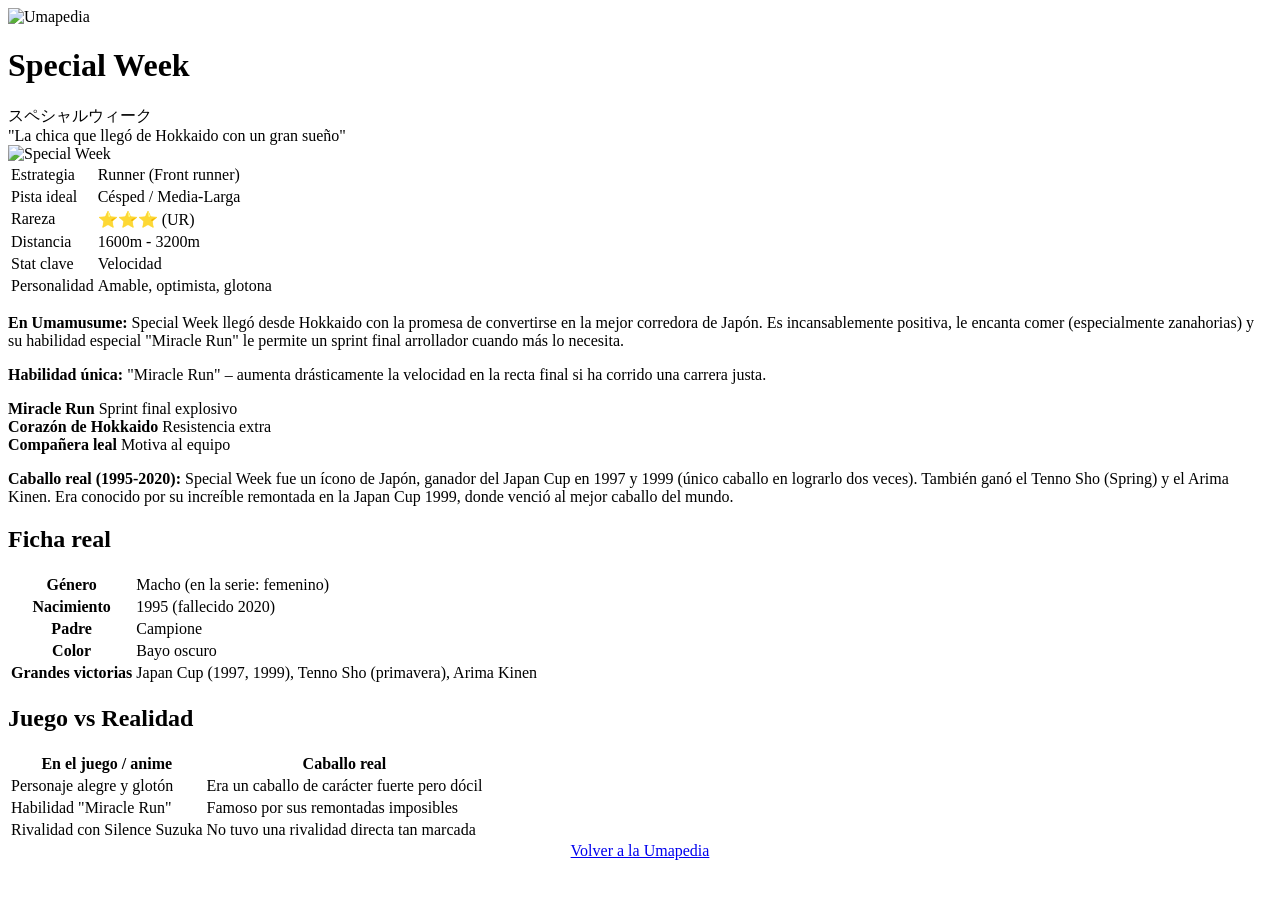
==== html/personajes/ficha_special_week.html @ 713d23c4 "V1.3-Fichas personajes-js(script_buscar)-mas imagenes en recursos/...-errores enlace y muestra de pe" ====
<!DOCTYPE html>
<html lang="es">
<head>
    <meta charset="UTF-8">
    <meta name="viewport" content="width=device-width, initial-scale=1.0">
    <title>Special Week - Umapedia</title>
    <link rel="stylesheet" href="ficha.css">
</head>
<body>

<!-- FONDO FIJO -->
<div class="background-fixed"></div>

<!-- LOGO PERSISTENTE -->
<div class="persistent-logo">
    <img src="logo.png" alt="Umapedia">
</div>

<div class="page-container">
    <div class="character-header">
        <h1>Special Week</h1>
        <div class="japanese-name">スペシャルウィーク</div>
        <div class="slogan">"La chica que llegó de Hokkaido con un gran sueño"</div>
    </div>

    <div class="content-grid">
        <!-- COLUMNA IZQUIERDA -->
        <div class="left-card">
            <img src="special week.png" alt="Special Week">
            <table class="attr-table">
                <tr>
                    <td>Estrategia</td>
                    <td>Runner (Front runner)</td>
                </tr>
                <tr>
                    <td>Pista ideal</td>
                    <td>Césped / Media-Larga</td>
                </tr>
                <tr>
                    <td>Rareza</td>
                    <td>⭐⭐⭐ (UR)</td>
                </tr>
                <tr>
                    <td>Distancia</td>
                    <td>1600m - 3200m</td>
                </tr>
                <tr>
                    <td>Stat clave</td>
                    <td>Velocidad</td>
                </tr>
                <tr>
                    <td>Personalidad</td>
                    <td>Amable, optimista, glotona</td>
                </tr>
            </table>
        </div>

        <!-- COLUMNA DERECHA -->
        <div class="right-content">
            <div class="info-block">
                <p><strong>En Umamusume:</strong> Special Week llegó desde Hokkaido con la promesa de convertirse en la mejor corredora de Japón. Es incansablemente positiva, le encanta comer (especialmente zanahorias) y su habilidad especial "Miracle Run" le permite un sprint final arrollador cuando más lo necesita.</p>
                <p><strong>Habilidad única:</strong> "Miracle Run" – aumenta drásticamente la velocidad en la recta final si ha corrido una carrera justa.</p>
            </div>

            <div class="skills-grid">
                <div class="skill-card">
                    <strong>Miracle Run</strong>
                    <span>Sprint final explosivo</span>
                </div>
                <div class="skill-card">
                    <strong>Corazón de Hokkaido</strong>
                    <span>Resistencia extra</span>
                </div>
                <div class="skill-card">
                    <strong>Compañera leal</strong>
                    <span>Motiva al equipo</span>
                </div>
            </div>

            <div class="info-block">
                <p><strong>Caballo real (1995-2020):</strong> Special Week fue un ícono de Japón, ganador del Japan Cup en 1997 y 1999 (único caballo en lograrlo dos veces). También ganó el Tenno Sho (Spring) y el Arima Kinen. Era conocido por su increíble remontada en la Japan Cup 1999, donde venció al mejor caballo del mundo.</p>
            </div>

            <h2 class="section-title">Ficha real</h2>
            <table class="data-table">
                <tr><th>Género</th><td>Macho (en la serie: femenino)</td></tr>
                <tr><th>Nacimiento</th><td>1995 (fallecido 2020)</td></tr>
                <tr><th>Padre</th><td>Campione</td></tr>
                <tr><th>Color</th><td>Bayo oscuro</td></tr>
                <tr><th>Grandes victorias</th><td>Japan Cup (1997, 1999), Tenno Sho (primavera), Arima Kinen</td></tr>
            </table>

            <h2 class="section-title">Juego vs Realidad</h2>
            <table class="data-table">
                <tr><th>En el juego / anime</th><th>Caballo real</th></tr>
                <tr><td>Personaje alegre y glotón</td><td>Era un caballo de carácter fuerte pero dócil</td></tr>
                <tr><td>Habilidad "Miracle Run"</td><td>Famoso por sus remontadas imposibles</td></tr>
                <tr><td>Rivalidad con Silence Suzuka</td><td>No tuvo una rivalidad directa tan marcada</td></tr>
            </table>
        </div>
    </div>

    <div style="text-align: center;">
        <a href="index.html" class="btn-back">Volver a la Umapedia</a>
    </div>
</div>

</body>
</html>
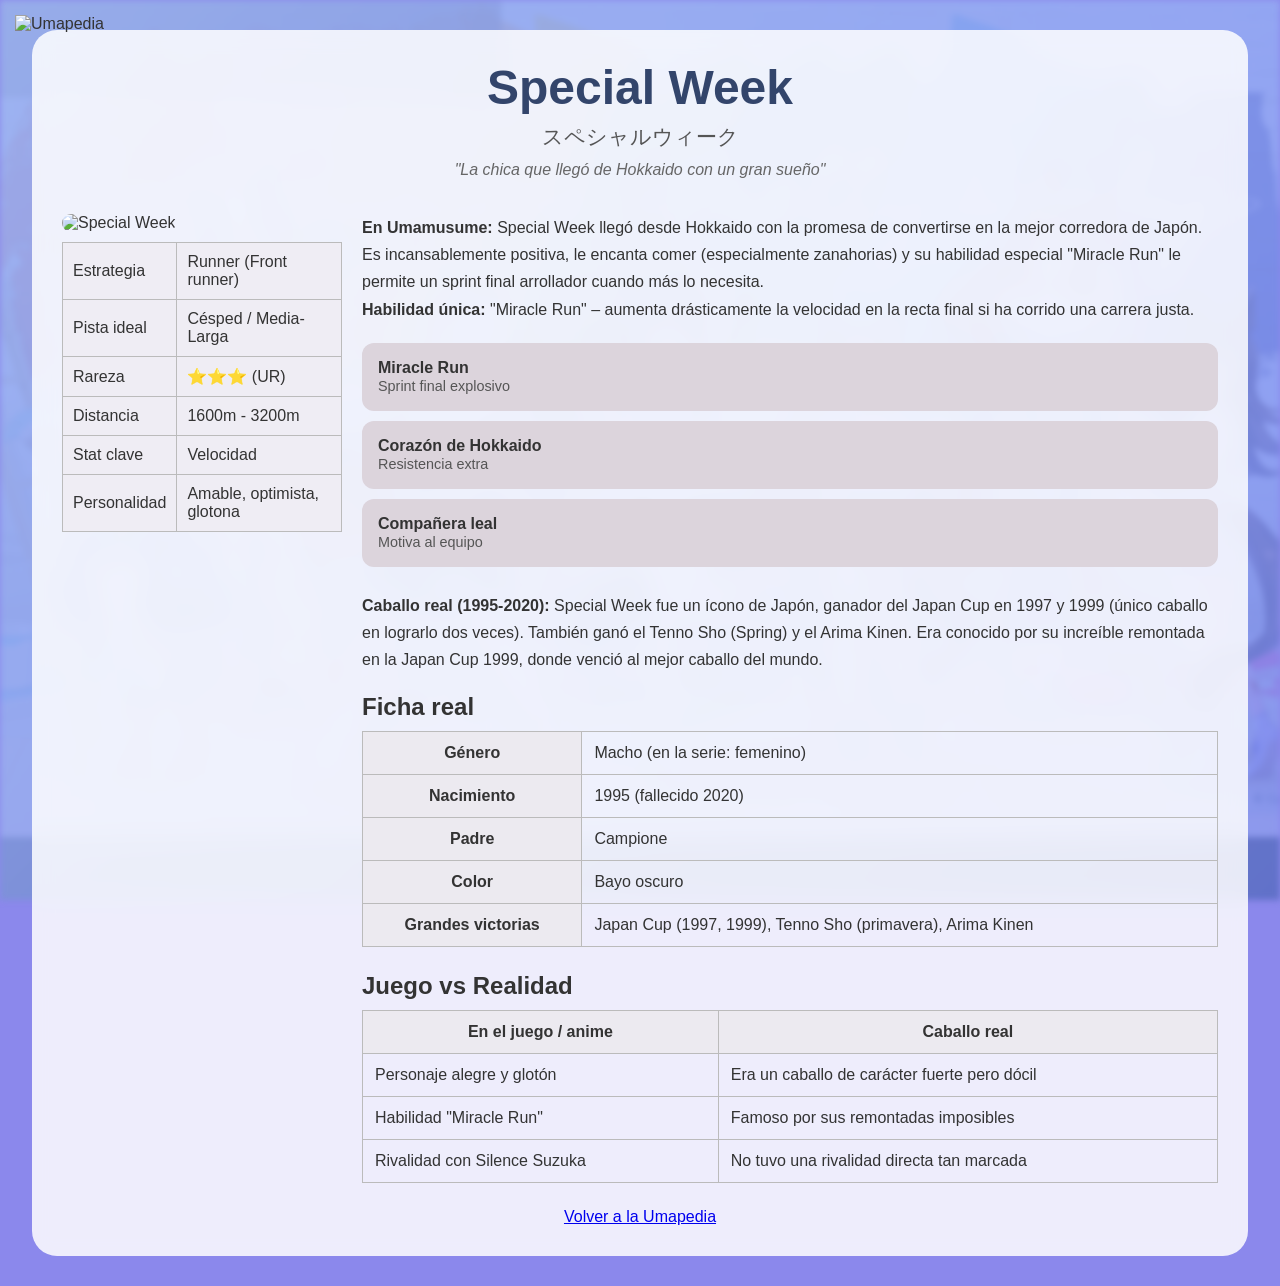
==== commit 832dfdb3: "Modificacion:(html/personajes/ficha_(silence_suzuka-special_week-symboli_rudolf).html),(eliminacion " ====
--- a/html/personajes/ficha_special_week.html
+++ b/html/personajes/ficha_special_week.html
@@ -4,7 +4,7 @@
     <meta charset="UTF-8">
     <meta name="viewport" content="width=device-width, initial-scale=1.0">
     <title>Special Week - Umapedia</title>
-    <link rel="stylesheet" href="ficha.css">
+    <link rel="stylesheet" href="/css/ficha.css">
 </head>
 <body>
 
--- a/css/ficha.css
+++ b/css/ficha.css
@@ -0,0 +1,195 @@
+*{
+    margin:0;
+    padding:0;
+    box-sizing:border-box;
+}
+
+body{
+    font-family:'Segoe UI',sans-serif;
+    background:#8b88ec;
+    color:#333;
+    min-height:100vh;
+}
+
+/* Fondo */
+
+.background-fixed{
+    position:fixed;
+    top:0;
+    left:0;
+    width:100%;
+    height:100%;
+
+    background: 
+        linear-gradient(135deg, rgba(137, 172, 226, 0.92), rgba(53, 85, 226, 0.686)),
+        url('/recursos/fondo.jpg') center/cover;
+    z-index: -2;
+
+    filter:blur(3px);
+    z-index:-2;
+}
+
+.background-fixed::after{
+    content:"";
+    position:absolute;
+    width:100%;
+    height:100%;
+    background:rgba(170,180,255,.45);
+}
+
+/* Logo */
+
+.persistent-logo{
+    position:fixed;
+    top:15px;
+    left:15px;
+    z-index:100;
+}
+
+.persistent-logo img{
+    width:80px;
+    transition:.3s;
+}
+
+.persistent-logo img:hover{
+    transform:scale(1.08);
+}
+
+/* Contenedor */
+
+.page-container{
+
+    width:95%;
+    max-width:1600px;
+
+    margin:30px auto;
+
+    background:rgba(255,255,255,.85);
+
+    backdrop-filter:blur(10px);
+
+    border-radius:25px;
+
+    padding:30px;
+}
+
+/* Encabezado */
+
+.character-header{
+    text-align:center;
+    margin-bottom:35px;
+}
+
+.character-header h1{
+    font-size:3rem;
+    color:#33456b;
+}
+
+.japanese-name{
+    margin-top:8px;
+    font-size:1.3rem;
+    color:#555;
+}
+
+.slogan{
+    margin-top:10px;
+    font-style:italic;
+    color:#666;
+}
+
+/* Grid */
+
+.content-grid{
+    display:grid;
+    grid-template-columns:280px 1fr;
+    gap:20px;
+}
+
+/* Tarjeta izquierda */
+
+.left-card img{
+    width:100%;
+    border-radius:15px;
+}
+
+.attr-table{
+    width:100%;
+    border-collapse:collapse;
+    margin-top:10px;
+}
+
+.attr-table td{
+    border:1px solid #bbb;
+    padding:10px;
+    background:#efedf4;
+}
+
+/* Parte derecha */
+
+.info-block{
+    margin-bottom:20px;
+    line-height:1.7;
+}
+
+/* Habilidades */
+
+.skills-grid{
+    display:flex;
+    flex-direction:column;
+    gap:10px;
+    margin-bottom:25px;
+}
+
+.skill-card{
+    background:#dcd4dc;
+    padding:16px;
+    border-radius:12px;
+}
+
+.skill-card strong{
+    display:block;
+}
+
+.skill-card span{
+    font-size:.9rem;
+    color:#555;
+}
+
+/* Títulos */
+
+.section-title{
+    margin:20px 0 10px;
+    color:#333;
+}
+
+/* Tablas */
+
+.data-table{
+    width:100%;
+    border-collapse:collapse;
+    margin-bottom:25px;
+}
+
+.data-table th,
+.data-table td{
+    border:1px solid #bbb;
+    padding:12px;
+}
+
+.data-table th{
+    background:#eceaf0;
+}
+
+/* Responsive */
+
+@media(max-width:900px){
+
+    .content-grid{
+        grid-template-columns:1fr;
+    }
+
+    .left-card{
+        max-width:350px;
+        margin:auto;
+    }
+}
